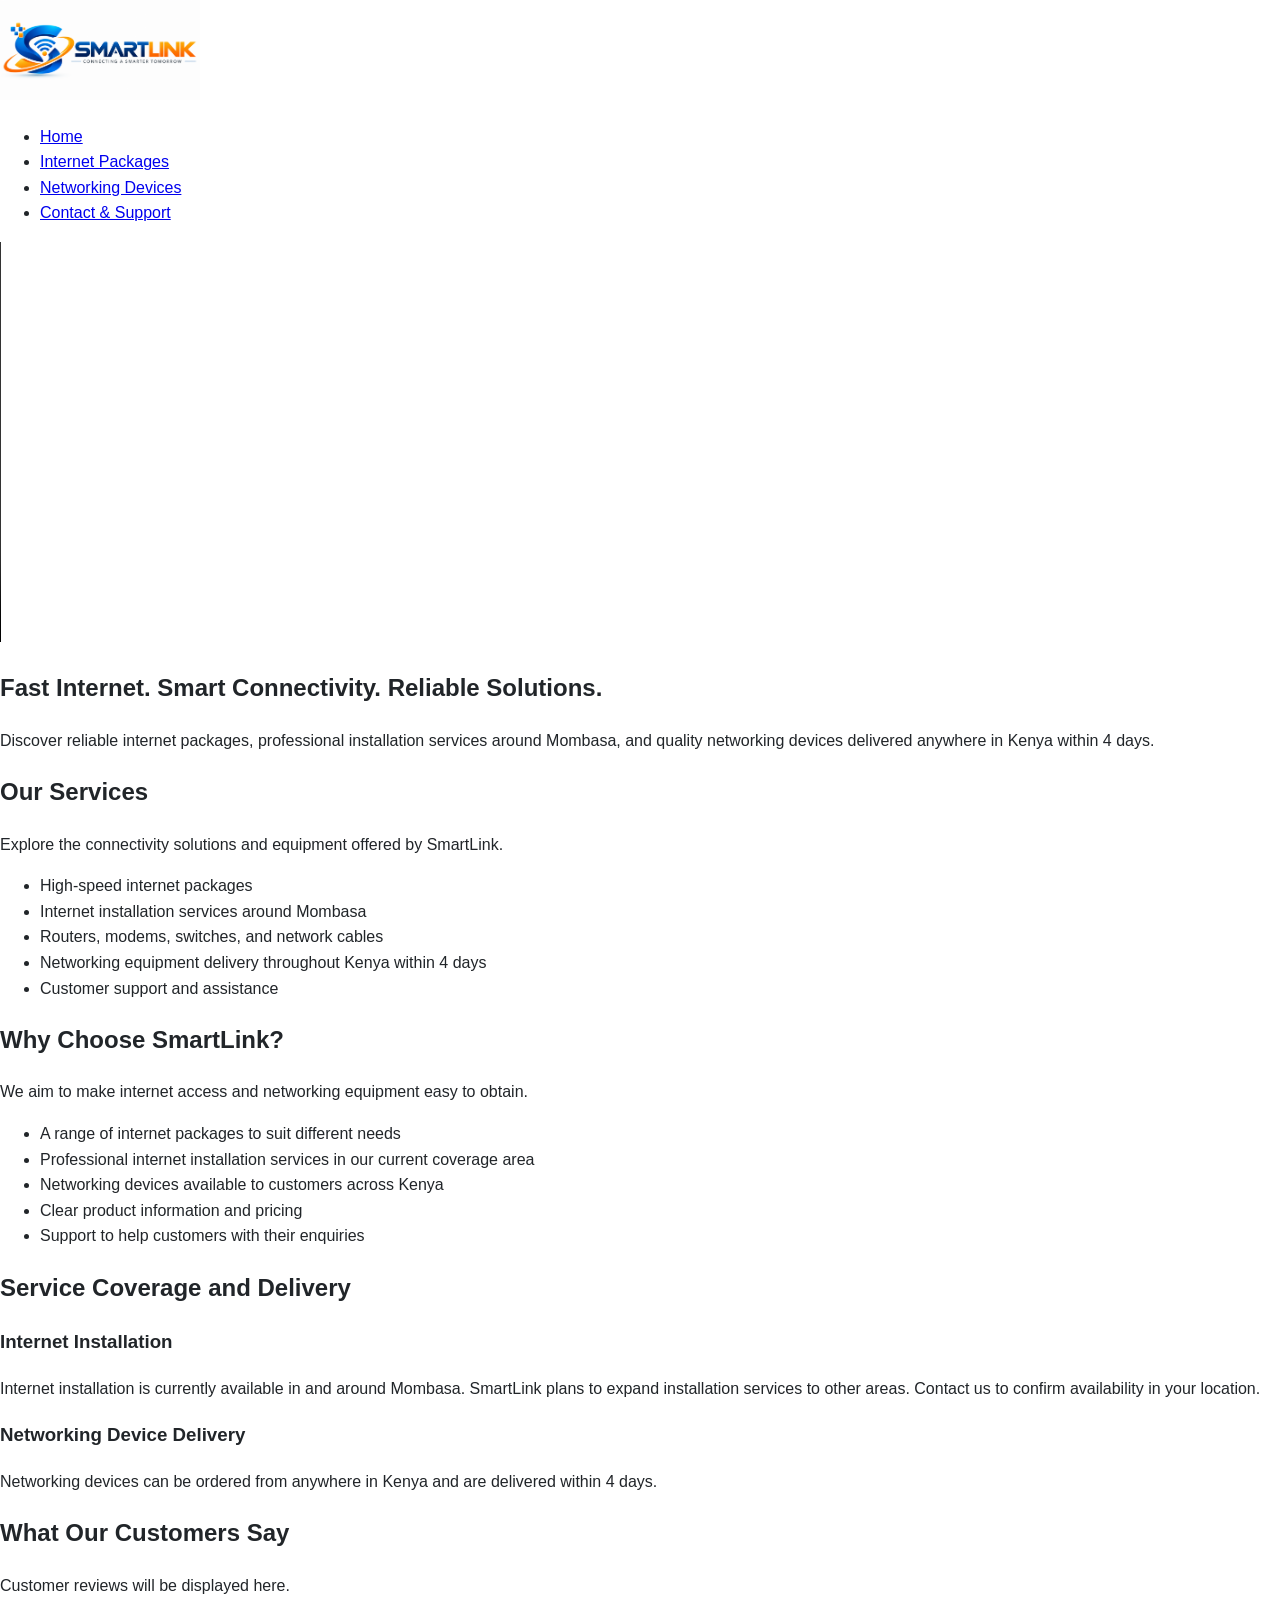
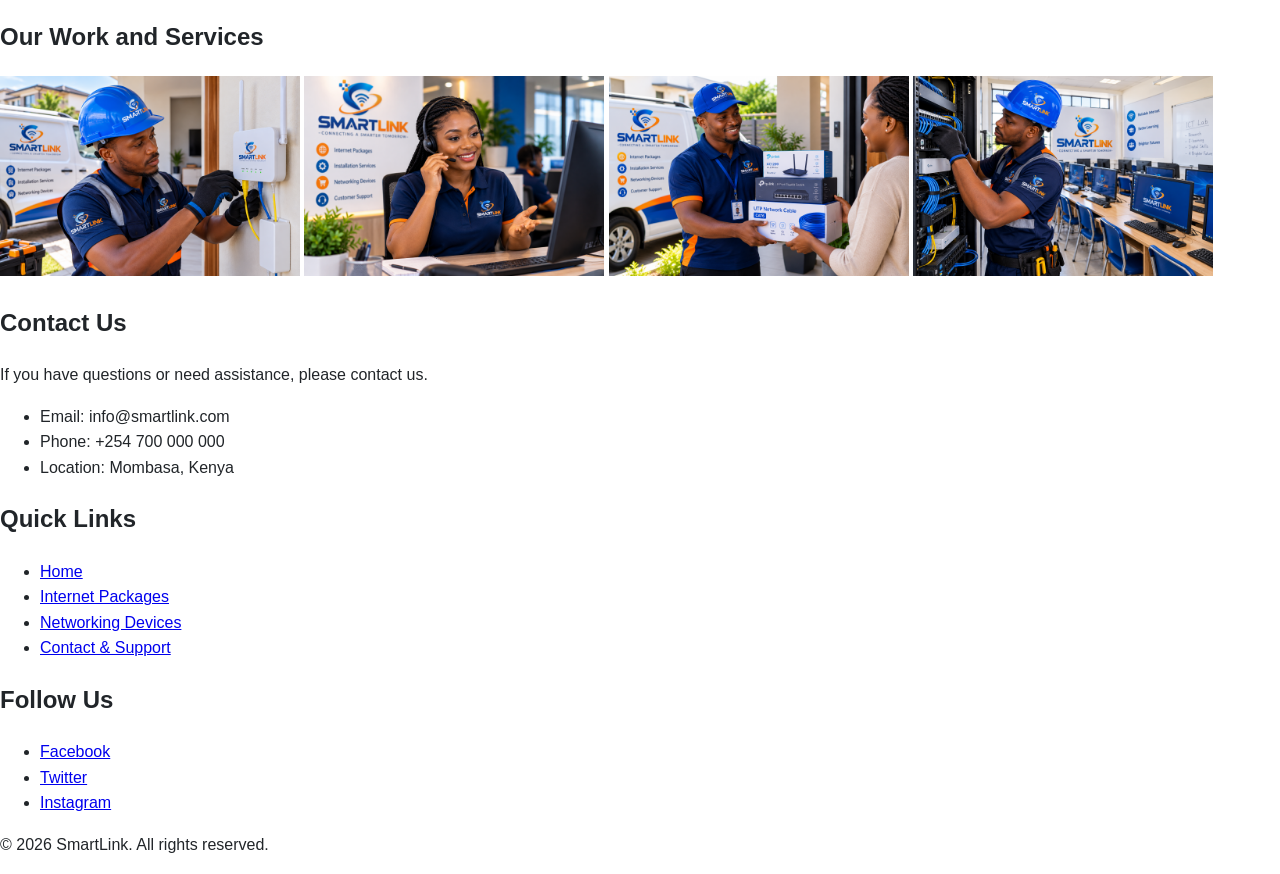
==== Index.html @ 8ffffacf "Initial commit: SmartLink website development" ====
<!DOCTYPE html>
<html lang="en">
<head>
    <meta charset="UTF-8">
    <meta http-equiv="X-UA-Compatible" content="IE=edge">
    <meta name="viewport" content="width=device-width, initial-scale=1.0">
    <meta name="description" content="Explore SmartLink internet packages, request internet installation, and shop for networking devices delivered across Kenya.">
    <title>SmartLink | Home</title>

    <style>
        :root {
            --primary: #007BFF;
            --primary-dark: #0056b3;
            --accent: #28A745;
            --text:#212529;
            --muted: #6C757D;
            --light: #F8F9FA;
            --white: #FFFFFF;
            --background: #E9ECEF;
        }
        * {
            box-sizing: border-box;
        }

        html {
            scroll-behavior: smooth;
        }
        body {
            font-family: Arial, sans-serif;
            margin: 0;
            padding: 0;
            line-height: 1.6;
            color: var(--text);
            background-color: var(--white);
        }


    </style>


</head>

<body>
    <!-- Header: company logo and main navigation -->
    <header class="site-header">
        <div class="container header-container">
            <a href="index.html" aria-label="SmartLink home">
                <img src="images/Primary_logo.png" alt="SmartLink logo" width="200">
            </a>
    
            <nav aria-label="Main navigation">
                <ul>
                    <li><a href="index.html">Home</a></li>
                    <li><a href="packages.html">Internet Packages</a></li>
                    <li><a href="products.html">Networking Devices</a></li>
                    <li><a href="contact.html">Contact &amp; Support</a></li>
                </ul>
            </nav>
        </div>
    </header>

    <main>
        <section id="intro">
            <video id="intro-video" controls autoplay muted playsinline preload="metadata" width="700" height="400">
                <source src="videos/internet-installation-ad.mp4" type="video/mp4">
                Your browser does not support the video element.
            </video>
            <h1>Fast Internet. Smart Connectivity. Reliable Solutions.</h1>
            <p>
                Discover reliable internet packages, professional installation services
                around Mombasa, and quality networking devices delivered anywhere in
                Kenya within 4 days.
            </p>
            
        </section>
    
        <section id="services">
            <h2>Our Services</h2>
            <p>Explore the connectivity solutions and equipment offered by SmartLink.</p>

            <ul>
                <li>High-speed internet packages</li>
                <li>Internet installation services around Mombasa</li>
                <li>Routers, modems, switches, and network cables</li>
                <li>Networking equipment delivery throughout Kenya within 4 days</li>
                <li>Customer support and assistance</li>
            </ul>
        </section>

        <section id="why-choose-us">
            <h2>Why Choose SmartLink?</h2>
            <p>We aim to make internet access and networking equipment easy to obtain.</p>

            <ul>
                <li>A range of internet packages to suit different needs</li>
                <li>Professional internet installation services in our current coverage area</li>
                <li>Networking devices available to customers across Kenya</li>
                <li>Clear product information and pricing</li>
                <li>Support to help customers with their enquiries</li>
            </ul>
        </section>

        <section id="service-coverage">
            <h2>Service Coverage and Delivery</h2>

            <h3>Internet Installation</h3>
            <p>
                Internet installation is currently available in and around Mombasa.
                SmartLink plans to expand installation services to other areas.
                Contact us to confirm availability in your location.
            </p>

            <h3>Networking Device Delivery</h3>
            <p>
                Networking devices can be ordered from anywhere in Kenya and are
                delivered within 4 days.
            </p>
        </section>

        <section id="testimonials">
            <h2>What Our Customers Say</h2>
            <p>Customer reviews will be displayed here.</p>
            <!-- Add genuine customer testimonials here when available. -->
        </section>

        <section id="gallery">
            <h2>Our Work and Services</h2>

            <div>

                <img
                    src="images/SmartLink_Technician_Installing_Home_Internet.png"
                    alt="Technician installing home internet"
                    width="300"
                >

                <img
                    src="images/SmartLink_Customer_Support_Professional.png"
                    alt="Customer support professional assisting a client"
                    width="300"
                >

                <img
                    src="images/SmartLink_Networking_Delivery_at_the_Doorstep.png"
                    alt="Delivery of networking equipment to a customer"
                    width="300"
                >

                <img
                    src="images/SmartLink_Technician_Configures_Classroom_Network.png"
                    alt="Technician setting up a network in a school computer lab"
                    width="300"
                >
            </div>
        </section>
    </main>

    <!-- Footer: contact details, social links, and copyright -->
    <footer class="site-footer" id="footer">
        <div class="container">
            <div class="footer grid">
                <section>
                    <h2>Contact Us</h2>
                    <p>If you have questions or need assistance, please contact us.</p>

                    <ul>
                        <li>Email: info@smartlink.com</li>
                        <li>Phone: +254 700 000 000</li>
                        <li>Location: Mombasa, Kenya</li>
                    </ul>
                </section>
                <section>
                    <h2>Quick Links</h2>

                    <ul>
                        <li><a href="index.html">Home</a></li>
                        <li><a href="packages.html">Internet Packages</a></li>
                        <li><a href="products.html">Networking Devices</a></li>
                        <li><a href="contact.html">Contact &amp; Support</a></li>
                    </ul>
                </section>

                <section>
                    <h2>Follow Us</h2>

                    <ul>
                        <li><a href="https://www.facebook.com/smartlink" target="_blank" rel="noopener noreferrer">Facebook</a></li>
                        <li><a href="https://www.twitter.com/smartlink" target="_blank" rel="noopener noreferrer">Twitter</a></li>
                        <li><a href="https://www.instagram.com/smartlink" target="_blank" rel="noopener noreferrer">Instagram</a></li>
                    </ul>
                </section>
            </div>
            <div class="copyright">
                <p>&copy; 2026 SmartLink. All rights reserved.</p>
            </div>
        </div>
    </footer>
</body>
</html>
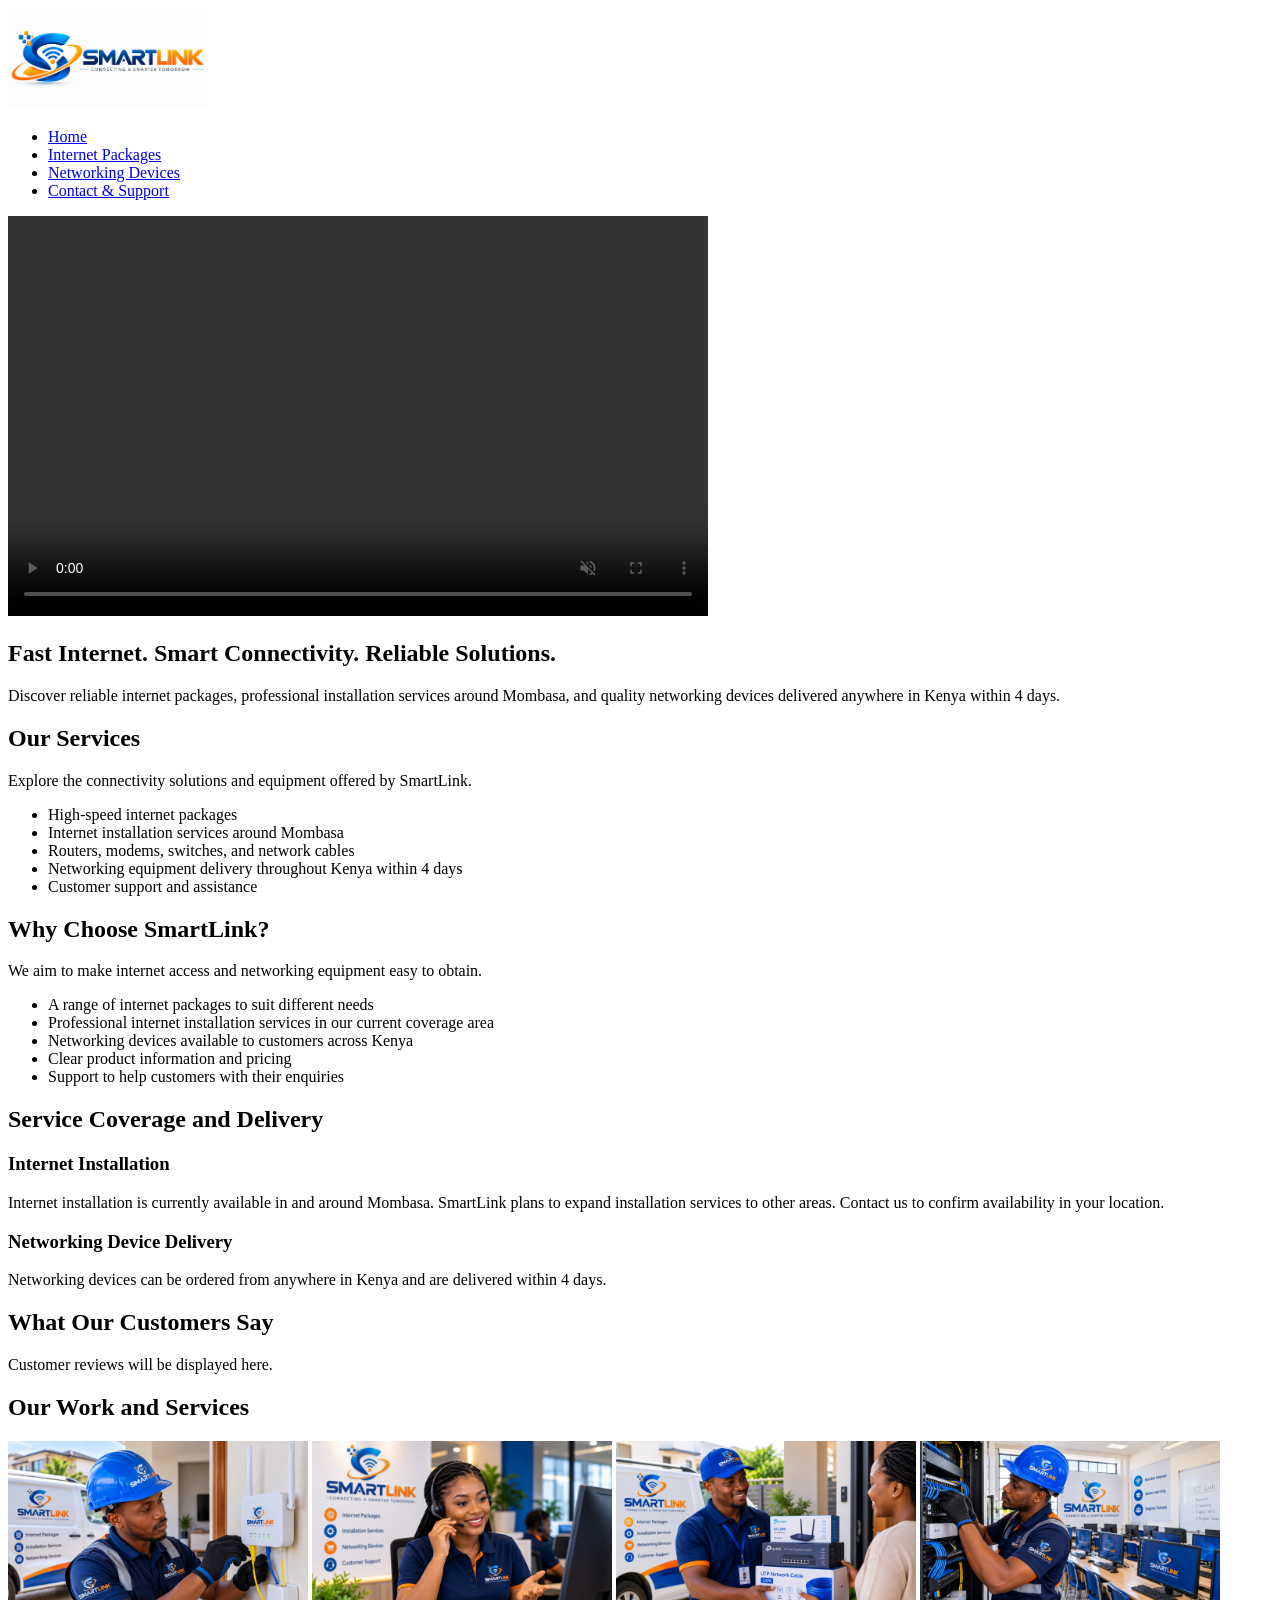
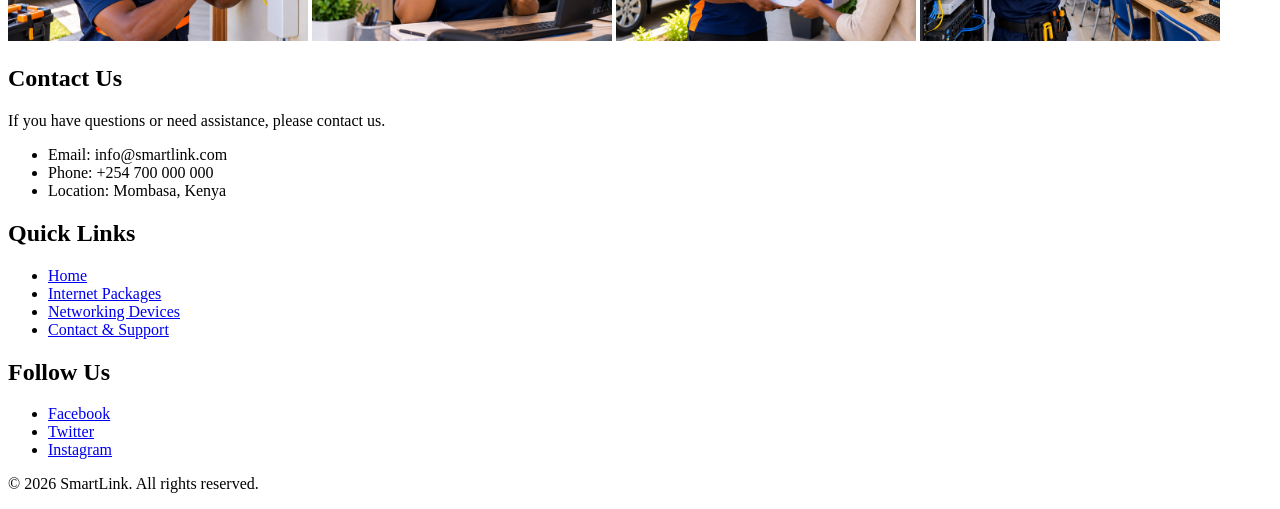
==== commit 5d4ecb2a: "removed styling in index.html" ====
--- a/Index.html
+++ b/Index.html
@@ -6,38 +6,7 @@
     <meta name="viewport" content="width=device-width, initial-scale=1.0">
     <meta name="description" content="Explore SmartLink internet packages, request internet installation, and shop for networking devices delivered across Kenya.">
     <title>SmartLink | Home</title>
-
-    <style>
-        :root {
-            --primary: #007BFF;
-            --primary-dark: #0056b3;
-            --accent: #28A745;
-            --text:#212529;
-            --muted: #6C757D;
-            --light: #F8F9FA;
-            --white: #FFFFFF;
-            --background: #E9ECEF;
-        }
-        * {
-            box-sizing: border-box;
-        }
-
-        html {
-            scroll-behavior: smooth;
-        }
-        body {
-            font-family: Arial, sans-serif;
-            margin: 0;
-            padding: 0;
-            line-height: 1.6;
-            color: var(--text);
-            background-color: var(--white);
-        }
-
-
-    </style>
-
-
+    
 </head>
 
 <body>
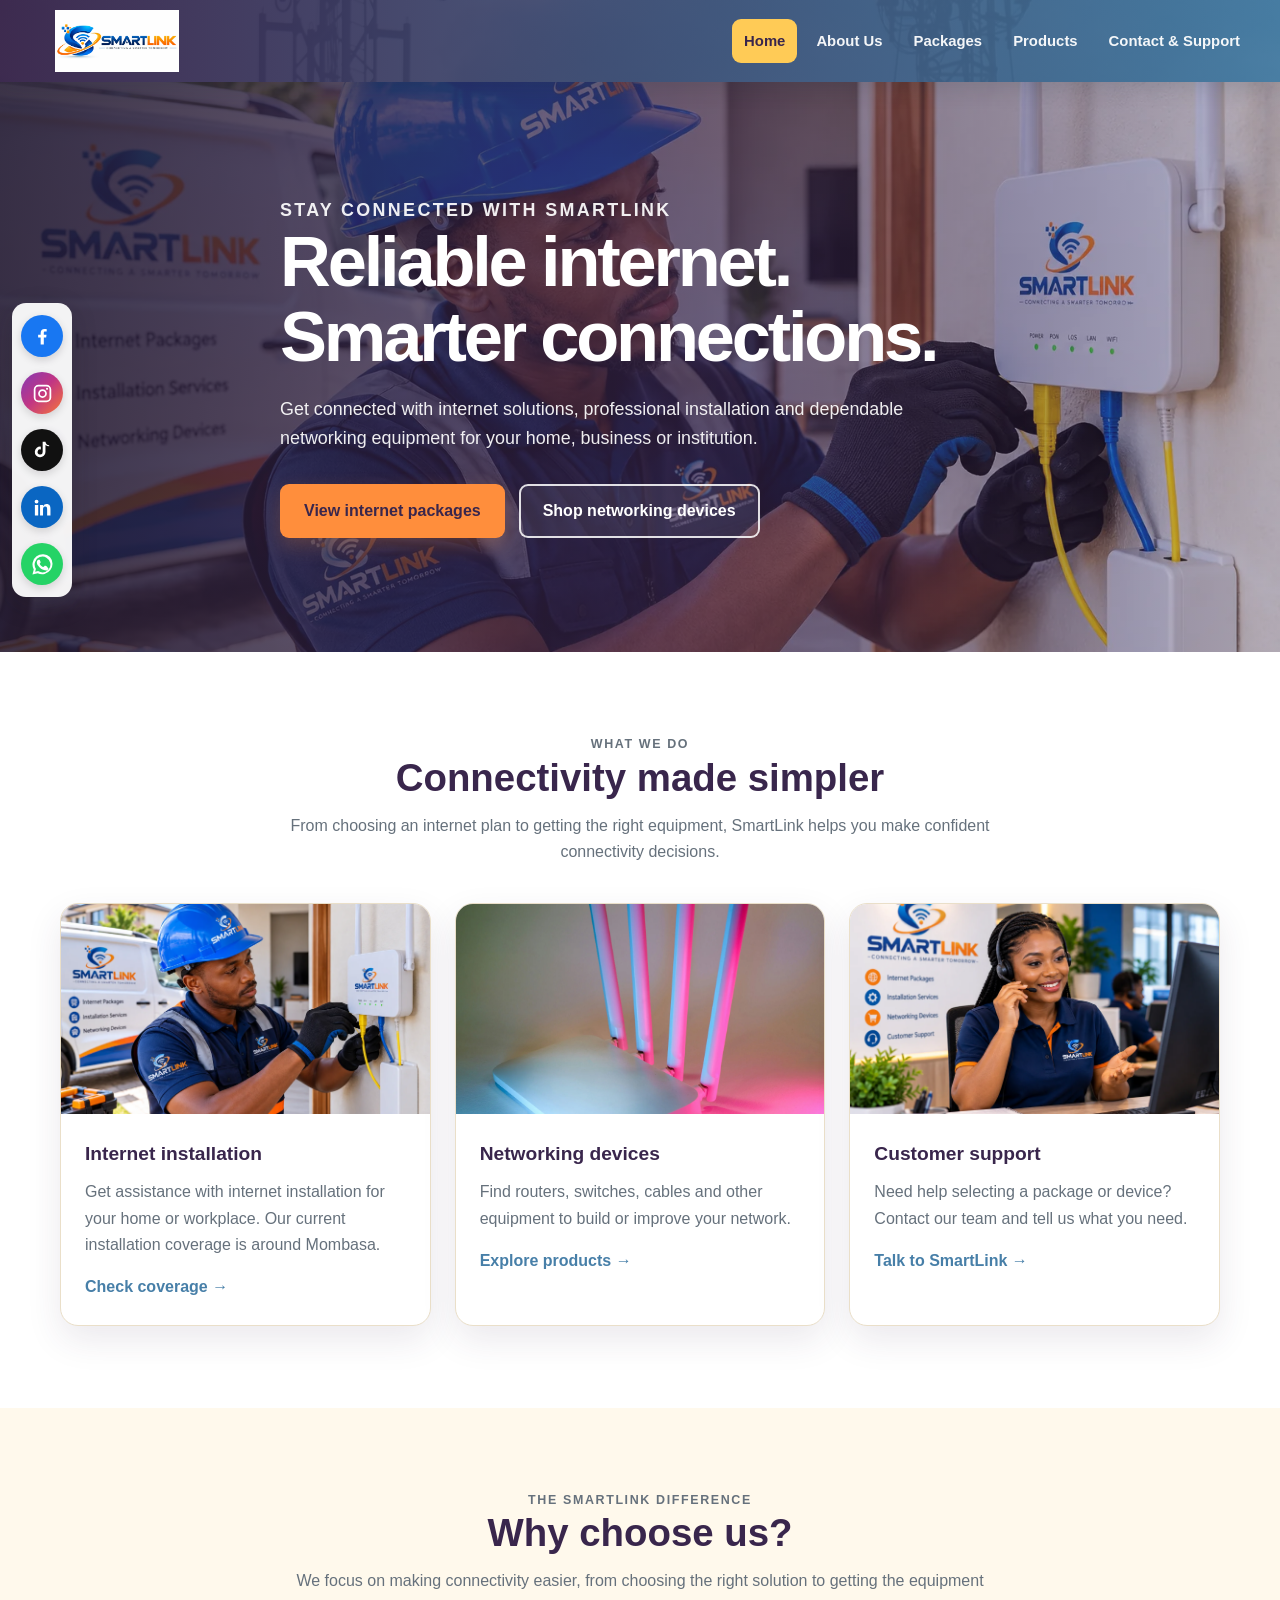
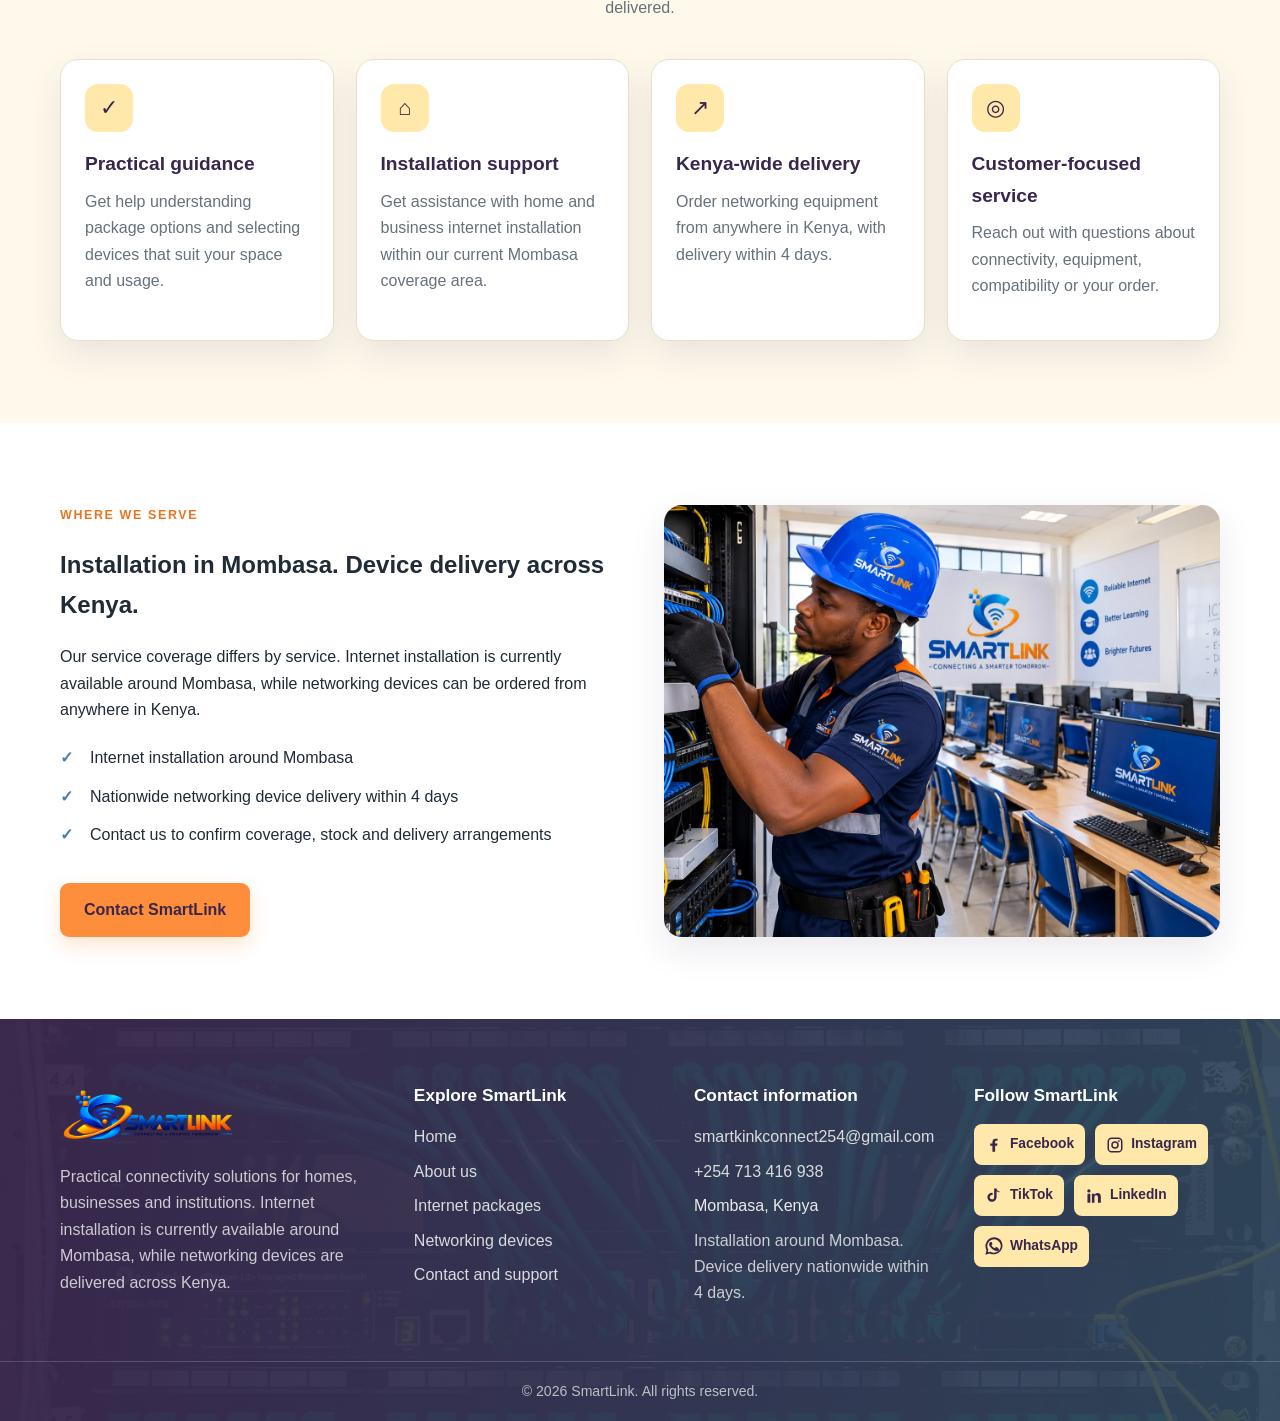
==== commit 089490a8: "Update website content and design" ====
--- a/Index.html
+++ b/Index.html
@@ -1,168 +1,80 @@
 <!DOCTYPE html>
 <html lang="en">
 <head>
-    <meta charset="UTF-8">
-    <meta http-equiv="X-UA-Compatible" content="IE=edge">
-    <meta name="viewport" content="width=device-width, initial-scale=1.0">
-    <meta name="description" content="Explore SmartLink internet packages, request internet installation, and shop for networking devices delivered across Kenya.">
-    <title>SmartLink | Home</title>
-    
-</head>
-
-<body>
-    <!-- Header: company logo and main navigation -->
-    <header class="site-header">
-        <div class="container header-container">
-            <a href="index.html" aria-label="SmartLink home">
-                <img src="images/Primary_logo.png" alt="SmartLink logo" width="200">
-            </a>
-    
-            <nav aria-label="Main navigation">
-                <ul>
-                    <li><a href="index.html">Home</a></li>
-                    <li><a href="packages.html">Internet Packages</a></li>
-                    <li><a href="products.html">Networking Devices</a></li>
-                    <li><a href="contact.html">Contact &amp; Support</a></li>
-                </ul>
-            </nav>
-        </div>
-    </header>
-
-    <main>
-        <section id="intro">
-            <video id="intro-video" controls autoplay muted playsinline preload="metadata" width="700" height="400">
-                <source src="videos/internet-installation-ad.mp4" type="video/mp4">
-                Your browser does not support the video element.
-            </video>
-            <h1>Fast Internet. Smart Connectivity. Reliable Solutions.</h1>
-            <p>
-                Discover reliable internet packages, professional installation services
-                around Mombasa, and quality networking devices delivered anywhere in
-                Kenya within 4 days.
-            </p>
-            
+<meta charset="UTF-8"><meta name="viewport" content="width=device-width, initial-scale=1.0">
+<meta name="description" content="SmartLink provides internet installation around Mombasa and networking devices delivered across Kenya."><meta name="theme-color" content="#39264c">
+<title>Home | SmartLink Kenya</title>
+<link rel="icon" href="images/smartlink-icon.webp" type="image/webp"><link rel="stylesheet" href="css/style.css">
+</head><body>
+<a class="skip-link" href="#main-content">Skip to content</a>
+<header class="site-header">
+    <div class="container header-container">
+        <a class="brand" href="Index.html" aria-label="SmartLink home"><img src="images/smartlink-primary-logo.webp" alt="SmartLink" width="200" height="70"></a>
+        <button class="menu-toggle" type="button" aria-label="Open navigation menu" aria-expanded="false" aria-controls="primary-navigation">☰</button>
+        <nav class="site-nav" id="primary-navigation" aria-label="Main navigation"><ul>
+                <li><a href="Index.html" aria-current="page">Home</a></li>
+                <li><a href="about.html">About Us</a></li>
+                <li><a href="packages.html">Packages</a></li>
+                <li><a href="products.html">Products</a></li>
+                <li><a href="contact.html">Contact &amp; Support</a></li>
+        </ul></nav>
+    </div>
+</header>
+<aside class="social-rail" aria-label="Social media links">
+<a href="https://www.facebook.com/" target="_blank" rel="noopener noreferrer" aria-label="Facebook" title="Facebook"><svg viewBox="0 0 24 24" aria-hidden="true"><path d="M13.5 21v-8h2.7l.4-3.1h-3.1v-2c0-.9.3-1.5 1.6-1.5h1.7V3.6c-.3 0-1.4-.1-2.6-.1-2.6 0-4.3 1.6-4.3 4.4v2H7v3.1h2.9v8h3.6z"/></svg></a>
+<a href="https://www.instagram.com/" target="_blank" rel="noopener noreferrer" aria-label="Instagram" title="Instagram"><svg viewBox="0 0 24 24" aria-hidden="true"><path d="M7.5 2h9A5.5 5.5 0 0 1 22 7.5v9a5.5 5.5 0 0 1-5.5 5.5h-9A5.5 5.5 0 0 1 2 16.5v-9A5.5 5.5 0 0 1 7.5 2zm0 2A3.5 3.5 0 0 0 4 7.5v9A3.5 3.5 0 0 0 7.5 20h9a3.5 3.5 0 0 0 3.5-3.5v-9A3.5 3.5 0 0 0 16.5 4h-9zM12 7a5 5 0 1 1 0 10 5 5 0 0 1 0-10zm0 2a3 3 0 1 0 0 6 3 3 0 0 0 0-6zm5.2-3.5a1.2 1.2 0 1 1 0 2.4 1.2 1.2 0 0 1 0-2.4z"/></svg></a>
+<a href="https://www.tiktok.com/" target="_blank" rel="noopener noreferrer" aria-label="TikTok" title="TikTok"><svg viewBox="0 0 24 24" aria-hidden="true"><path d="M19.6 7.1a6.8 6.8 0 0 1-4.2-1.5v8.1a6.1 6.1 0 1 1-5.3-6.1v3.2a2.9 2.9 0 1 0 2.1 2.8V2h3.2c.2 2.1 1.8 3.8 4.2 4.1v3.2z"/></svg></a>
+<a href="https://www.linkedin.com/" target="_blank" rel="noopener noreferrer" aria-label="LinkedIn" title="LinkedIn"><svg viewBox="0 0 24 24" aria-hidden="true"><path d="M5.2 3a2.2 2.2 0 1 1 0 4.4 2.2 2.2 0 0 1 0-4.4zM3.3 9h3.8v12H3.3zM9.2 9h3.6v1.6h.1A4 4 0 0 1 16.5 8c3.9 0 4.6 2.5 4.6 5.7V21h-3.8v-6.5c0-1.6 0-3.6-2.2-3.6s-2.5 1.7-2.5 3.5V21H9.2z"/></svg></a>
+<a href="https://wa.me/254713416938?text=Hello%20SmartLink%2C%20I%20would%20like%20to%20make%20an%20enquiry." target="_blank" rel="noopener noreferrer" aria-label="WhatsApp" title="WhatsApp"><svg viewBox="0 0 24 24" aria-hidden="true"><path d="M20.5 3.5A11.8 11.8 0 0 0 2 17.7L.5 23.5l6-1.6A11.8 11.8 0 0 0 20.5 3.5zM12 21a9 9 0 0 1-4.6-1.3l-.3-.2-3.5.9.9-3.4-.2-.4A9 9 0 1 1 12 21zm5-6.7c-.3-.2-1.7-.9-2-.9s-.5-.2-.7.2-.8.9-1 1.1-.4.2-.7.1a7.4 7.4 0 0 1-2.2-1.4 8.2 8.2 0 0 1-1.5-1.9c-.2-.3 0-.5.1-.7l.5-.6c.2-.2.2-.4.3-.6.1-.2 0-.5 0-.6l-.9-2.1c-.2-.5-.5-.4-.7-.4h-.6c-.2 0-.6.1-.9.4s-1.2 1.2-1.2 2.8 1.2 3.2 1.4 3.4c.2.2 2.4 3.7 5.8 5 .8.3 1.4.5 1.9.6.8.2 1.5.2 2 .1.6-.1 1.7-.7 1.9-1.4.2-.7.2-1.3.1-1.4-.1-.2-.3-.3-.6-.4z"/></svg></a>
+</aside>
+<main id="main-content">
+<section class="hero"><div class="container hero-content">
+<p class="eyebrow">Stay connected with SmartLink</p><h1>Reliable internet. Smarter connections.</h1>
+<p>Get connected with internet solutions, professional installation and dependable networking equipment for your home, business or institution.</p>
+<div class="hero-actions"><a class="btn btn-primary" href="packages.html">View internet packages</a><a class="btn btn-outline" href="products.html">Shop networking devices</a></div>
+</div></section>
+<section class="section"><div class="container">
+<div class="section-heading"><p class="kicker">What we do</p><h2>Connectivity made simpler</h2><p>From choosing an internet plan to getting the right equipment, SmartLink helps you make confident connectivity decisions.</p></div>
+<div class="grid-3">
+<article class="card"><img class="card-image" src="images/smartlink-home-internet-installation.webp" alt="Technician installing home internet" loading="lazy"><div class="card-body"><h3>Internet installation</h3><p>Get assistance with internet installation for your home or workplace. Our current installation coverage is around Mombasa.</p><a class="card-link" href="contact.html">Check coverage →</a></div></article>
+<article class="card"><img class="card-image" src="images/wireless-router-product.webp" alt="Wireless router for home and office networks" loading="lazy"><div class="card-body"><h3>Networking devices</h3><p>Find routers, switches, cables and other equipment to build or improve your network.</p><a class="card-link" href="products.html">Explore products →</a></div></article>
+<article class="card"><img class="card-image" src="images/smartlink-customer-support.webp" alt="Customer support professional assisting a client" loading="lazy"><div class="card-body"><h3>Customer support</h3><p>Need help selecting a package or device? Contact our team and tell us what you need.</p><a class="card-link" href="contact.html">Talk to SmartLink →</a></div></article>
+</div></div></section>
+<section class="section section-soft"><div class="container">
+<div class="section-heading"><p class="kicker">The SmartLink difference</p><h2>Why choose us?</h2><p>We focus on making connectivity easier, from choosing the right solution to getting the equipment delivered.</p></div>
+<div class="grid-4">
+<article class="card"><div class="card-body"><div class="icon-mark">✓</div><h3>Practical guidance</h3><p>Get help understanding package options and selecting devices that suit your space and usage.</p></div></article>
+<article class="card"><div class="card-body"><div class="icon-mark">⌂</div><h3>Installation support</h3><p>Get assistance with home and business internet installation within our current Mombasa coverage area.</p></div></article>
+<article class="card"><div class="card-body"><div class="icon-mark">↗</div><h3>Kenya-wide delivery</h3><p>Order networking equipment from anywhere in Kenya, with delivery within 4 days.</p></div></article>
+<article class="card"><div class="card-body"><div class="icon-mark">◎</div><h3>Customer-focused service</h3><p>Reach out with questions about connectivity, equipment, compatibility or your order.</p></div></article>
+</div></div></section>
+<section class="section"><div class="container split"><div>
+<p class="kicker">Where we serve</p><h2>Installation in Mombasa. Device delivery across Kenya.</h2>
+<p>Our service coverage differs by service. Internet installation is currently available around Mombasa, while networking devices can be ordered from anywhere in Kenya.</p>
+<ul class="check-list"><li>Internet installation around Mombasa</li><li>Nationwide networking device delivery within 4 days</li><li>Contact us to confirm coverage, stock and delivery arrangements</li></ul>
+<a class="btn btn-primary" href="contact.html">Contact SmartLink</a></div>
+<img class="split-image" src="images/smartlink-classroom-network-installation.webp" alt="Technician configuring a computer network in a classroom" loading="lazy"></div></section>
+</main>
+<footer class="site-footer">
+    <div class="container footer-main">
+        <section class="footer-brand"><img src="images/smartlink-transparent-logo.webp" alt="SmartLink" width="190" height="70">
+            <p>Practical connectivity solutions for homes, businesses and institutions. Internet installation is currently available around Mombasa, while networking devices are delivered across Kenya.</p>
         </section>
-    
-        <section id="services">
-            <h2>Our Services</h2>
-            <p>Explore the connectivity solutions and equipment offered by SmartLink.</p>
-
-            <ul>
-                <li>High-speed internet packages</li>
-                <li>Internet installation services around Mombasa</li>
-                <li>Routers, modems, switches, and network cables</li>
-                <li>Networking equipment delivery throughout Kenya within 4 days</li>
-                <li>Customer support and assistance</li>
-            </ul>
-        </section>
-
-        <section id="why-choose-us">
-            <h2>Why Choose SmartLink?</h2>
-            <p>We aim to make internet access and networking equipment easy to obtain.</p>
-
-            <ul>
-                <li>A range of internet packages to suit different needs</li>
-                <li>Professional internet installation services in our current coverage area</li>
-                <li>Networking devices available to customers across Kenya</li>
-                <li>Clear product information and pricing</li>
-                <li>Support to help customers with their enquiries</li>
-            </ul>
-        </section>
-
-        <section id="service-coverage">
-            <h2>Service Coverage and Delivery</h2>
-
-            <h3>Internet Installation</h3>
-            <p>
-                Internet installation is currently available in and around Mombasa.
-                SmartLink plans to expand installation services to other areas.
-                Contact us to confirm availability in your location.
-            </p>
-
-            <h3>Networking Device Delivery</h3>
-            <p>
-                Networking devices can be ordered from anywhere in Kenya and are
-                delivered within 4 days.
-            </p>
-        </section>
-
-        <section id="testimonials">
-            <h2>What Our Customers Say</h2>
-            <p>Customer reviews will be displayed here.</p>
-            <!-- Add genuine customer testimonials here when available. -->
-        </section>
-
-        <section id="gallery">
-            <h2>Our Work and Services</h2>
-
-            <div>
-
-                <img
-                    src="images/SmartLink_Technician_Installing_Home_Internet.png"
-                    alt="Technician installing home internet"
-                    width="300"
-                >
-
-                <img
-                    src="images/SmartLink_Customer_Support_Professional.png"
-                    alt="Customer support professional assisting a client"
-                    width="300"
-                >
-
-                <img
-                    src="images/SmartLink_Networking_Delivery_at_the_Doorstep.png"
-                    alt="Delivery of networking equipment to a customer"
-                    width="300"
-                >
-
-                <img
-                    src="images/SmartLink_Technician_Configures_Classroom_Network.png"
-                    alt="Technician setting up a network in a school computer lab"
-                    width="300"
-                >
-            </div>
-        </section>
-    </main>
-
-    <!-- Footer: contact details, social links, and copyright -->
-    <footer class="site-footer" id="footer">
-        <div class="container">
-            <div class="footer grid">
-                <section>
-                    <h2>Contact Us</h2>
-                    <p>If you have questions or need assistance, please contact us.</p>
-
-                    <ul>
-                        <li>Email: info@smartlink.com</li>
-                        <li>Phone: +254 700 000 000</li>
-                        <li>Location: Mombasa, Kenya</li>
-                    </ul>
-                </section>
-                <section>
-                    <h2>Quick Links</h2>
-
-                    <ul>
-                        <li><a href="index.html">Home</a></li>
-                        <li><a href="packages.html">Internet Packages</a></li>
-                        <li><a href="products.html">Networking Devices</a></li>
-                        <li><a href="contact.html">Contact &amp; Support</a></li>
-                    </ul>
-                </section>
-
-                <section>
-                    <h2>Follow Us</h2>
-
-                    <ul>
-                        <li><a href="https://www.facebook.com/smartlink" target="_blank" rel="noopener noreferrer">Facebook</a></li>
-                        <li><a href="https://www.twitter.com/smartlink" target="_blank" rel="noopener noreferrer">Twitter</a></li>
-                        <li><a href="https://www.instagram.com/smartlink" target="_blank" rel="noopener noreferrer">Instagram</a></li>
-                    </ul>
-                </section>
-            </div>
-            <div class="copyright">
-                <p>&copy; 2026 SmartLink. All rights reserved.</p>
-            </div>
-        </div>
-    </footer>
-</body>
-</html>
+        <section><h2>Explore SmartLink</h2><ul class="footer-links">
+            <li><a href="Index.html">Home</a></li><li><a href="about.html">About us</a></li><li><a href="packages.html">Internet packages</a></li><li><a href="products.html">Networking devices</a></li><li><a href="contact.html">Contact and support</a></li>
+        </ul></section>
+        <section><h2>Contact information</h2><ul class="footer-links">
+            <li><a href="mailto:smartkinkconnect254@gmail.com">smartkinkconnect254@gmail.com</a></li><li><a href="tel:+254713416938">+254 713 416 938</a></li><li>Mombasa, Kenya</li>
+        </ul><p>Installation around Mombasa. Device delivery nationwide within 4 days.</p></section>
+        <section><h2>Follow SmartLink</h2><div class="social-links">
+            <a href="https://www.facebook.com/" target="_blank" rel="noopener noreferrer" aria-label="Facebook" title="Facebook"><svg viewBox="0 0 24 24" aria-hidden="true"><path d="M13.5 21v-8h2.7l.4-3.1h-3.1v-2c0-.9.3-1.5 1.6-1.5h1.7V3.6c-.3 0-1.4-.1-2.6-.1-2.6 0-4.3 1.6-4.3 4.4v2H7v3.1h2.9v8h3.6z"/></svg> Facebook</a>
+            <a href="https://www.instagram.com/" target="_blank" rel="noopener noreferrer" aria-label="Instagram" title="Instagram"><svg viewBox="0 0 24 24" aria-hidden="true"><path d="M7.5 2h9A5.5 5.5 0 0 1 22 7.5v9a5.5 5.5 0 0 1-5.5 5.5h-9A5.5 5.5 0 0 1 2 16.5v-9A5.5 5.5 0 0 1 7.5 2zm0 2A3.5 3.5 0 0 0 4 7.5v9A3.5 3.5 0 0 0 7.5 20h9a3.5 3.5 0 0 0 3.5-3.5v-9A3.5 3.5 0 0 0 16.5 4h-9zM12 7a5 5 0 1 1 0 10 5 5 0 0 1 0-10zm0 2a3 3 0 1 0 0 6 3 3 0 0 0 0-6zm5.2-3.5a1.2 1.2 0 1 1 0 2.4 1.2 1.2 0 0 1 0-2.4z"/></svg> Instagram</a>
+            <a href="https://www.tiktok.com/" target="_blank" rel="noopener noreferrer" aria-label="TikTok" title="TikTok"><svg viewBox="0 0 24 24" aria-hidden="true"><path d="M19.6 7.1a6.8 6.8 0 0 1-4.2-1.5v8.1a6.1 6.1 0 1 1-5.3-6.1v3.2a2.9 2.9 0 1 0 2.1 2.8V2h3.2c.2 2.1 1.8 3.8 4.2 4.1v3.2z"/></svg> TikTok</a>
+            <a href="https://www.linkedin.com/" target="_blank" rel="noopener noreferrer" aria-label="LinkedIn" title="LinkedIn"><svg viewBox="0 0 24 24" aria-hidden="true"><path d="M5.2 3a2.2 2.2 0 1 1 0 4.4 2.2 2.2 0 0 1 0-4.4zM3.3 9h3.8v12H3.3zM9.2 9h3.6v1.6h.1A4 4 0 0 1 16.5 8c3.9 0 4.6 2.5 4.6 5.7V21h-3.8v-6.5c0-1.6 0-3.6-2.2-3.6s-2.5 1.7-2.5 3.5V21H9.2z"/></svg> LinkedIn</a>
+            <a href="https://wa.me/254713416938?text=Hello%20SmartLink%2C%20I%20would%20like%20to%20make%20an%20enquiry." target="_blank" rel="noopener noreferrer" aria-label="WhatsApp" title="WhatsApp"><svg viewBox="0 0 24 24" aria-hidden="true"><path d="M20.5 3.5A11.8 11.8 0 0 0 2 17.7L.5 23.5l6-1.6A11.8 11.8 0 0 0 20.5 3.5zM12 21a9 9 0 0 1-4.6-1.3l-.3-.2-3.5.9.9-3.4-.2-.4A9 9 0 1 1 12 21zm5-6.7c-.3-.2-1.7-.9-2-.9s-.5-.2-.7.2-.8.9-1 1.1-.4.2-.7.1a7.4 7.4 0 0 1-2.2-1.4 8.2 8.2 0 0 1-1.5-1.9c-.2-.3 0-.5.1-.7l.5-.6c.2-.2.2-.4.3-.6.1-.2 0-.5 0-.6l-.9-2.1c-.2-.5-.5-.4-.7-.4h-.6c-.2 0-.6.1-.9.4s-1.2 1.2-1.2 2.8 1.2 3.2 1.4 3.4c.2.2 2.4 3.7 5.8 5 .8.3 1.4.5 1.9.6.8.2 1.5.2 2 .1.6-.1 1.7-.7 1.9-1.4.2-.7.2-1.3.1-1.4-.1-.2-.3-.3-.6-.4z"/></svg> WhatsApp</a>
+        </div></section>
+    </div>
+    <div class="footer-bottom"><div class="container">© 2026 SmartLink. All rights reserved.</div></div>
+</footer>
+    <script src="style/script.js"></script>
+</body></html>
--- a/css/style.css
+++ b/css/style.css
@@ -0,0 +1,1618 @@
+/* Styles for: :root */
+:root {
+    --orange: #ff8e3c;
+    --orange-dark: #e87522;
+    --gold: #ffcb56;
+    --cream: #ffe8aa;
+    --blue: #75a9cc;
+    --blue-dark: #477fa8;
+    --ink: #202b36;
+    --muted: #66717c;
+    --surface: #ffffff;
+    --soft: #fff9ec;
+    --line: #eadfc9;
+    --deep: #39264c;
+    --shadow: 0 14px 35px rgba(57, 38, 76, .10);
+    --radius: 18px;
+    --container: 1160px;
+}
+/* Styles for: * */
+* {
+    box-sizing: border-box;
+}
+/* Styles for: html */
+html {
+    scroll-behavior: smooth;
+    scroll-padding-top: 90px;
+}
+/* Styles for: body */
+body {
+    margin: 0;
+    color: var(--ink);
+    background: #fff;
+    font-family: Inter, "Segoe UI", Arial, sans-serif;
+    line-height: 1.65;
+}
+/* Styles for: img */
+img {
+    display: block;
+    max-width: 100%;
+}
+/* Styles for: a */
+a {
+    color: inherit;
+    text-decoration: none;
+}
+/* Styles for: button, input, textarea, select */
+button, input, textarea, select {
+    font: inherit;
+}
+/* Styles for: .container */
+.container {
+    width: min(var(--container), calc(100% - 40px));
+    margin-inline: auto;
+}
+/* Styles for: .skip-link */
+.skip-link {
+    position: absolute;
+    left: -9999px;
+    top: 10px;
+    z-index: 2000;
+    background: #fff;
+    color: var(--deep);
+    padding: 10px 14px;
+}
+/* Styles for: .skip-link:focus */
+.skip-link:focus {
+    left: 10px;
+}
+/* Styles for: .site-header */
+.site-header {
+    position: sticky;
+    top: 0;
+    z-index: 1000;
+    color: #fff;
+    background: linear-gradient(90deg, rgba(57,38,76,.97), rgba(71,127,168,.88)),
+        url("../images/telecommunications-towers.webp") center 48% / cover;
+    box-shadow: 0 5px 22px rgba(32,43,54,.16);
+}
+/* Styles for: .header-container */
+.header-container {
+    min-height: 82px;
+    display: flex;
+    align-items: center;
+    justify-content: space-between;
+    gap: 28px;
+}
+/* Styles for: .brand img */
+.brand img {
+    width: 178px;
+    max-height: 62px;
+    object-fit: contain;
+}
+/* Styles for: .site-nav ul */
+.site-nav ul {
+    display: flex;
+    align-items: center;
+    gap: 7px;
+    margin: 0;
+    padding: 0;
+    list-style: none;
+}
+/* Styles for: .site-nav a */
+.site-nav a {
+    display: block;
+    padding: 10px 12px;
+    border-radius: 9px;
+    color: rgba(255,255,255,.94);
+    font-size: .93rem;
+    font-weight: 700;
+    transition: background .2s ease;
+}
+/* Styles for: .site-nav a:hover, .site-nav a[aria-current="page"] */
+.site-nav a:hover, .site-nav a[aria-current="page"] {
+    color: var(--deep);
+    background: var(--gold);
+}
+/* Styles for: .menu-toggle */
+.menu-toggle {
+    display: none;
+    width: 46px;
+    height: 44px;
+    border: 1px solid rgba(255,255,255,.5);
+    border-radius: 10px;
+    background: transparent;
+    color: #fff;
+    cursor: pointer;
+    font-size: 1.45rem;
+}
+/* Styles for: .social-rail */
+.social-rail {
+    position: fixed;
+    z-index: 900;
+    left: 0;
+    top: 43%;
+    display: flex;
+    flex-direction: column;
+    padding: 8px 7px;
+    gap: 8px;
+    background: rgba(57,38,76,.96);
+    border-radius: 0 12px 12px 0;
+    box-shadow: 4px 8px 22px rgba(32,43,54,.18);
+}
+/* Styles for: .social-rail a */
+.social-rail a {
+    display: grid;
+    place-items: center;
+    width: 38px;
+    height: 38px;
+    border-radius: 8px;
+    color: var(--deep);
+    background: var(--cream);
+    font-size: .78rem;
+    font-weight: 900;
+    transition: transform .2s ease, background .2s ease;
+}
+/* Styles for: .social-rail a:hover */
+.social-rail a:hover {
+    transform: translateX(3px);
+    background: var(--orange);
+    color: #fff;
+}
+/* Styles for: .social-rail svg, .social-links svg */
+.social-rail svg, .social-links svg {
+    width: 19px;
+    height: 19px;
+    fill: currentColor;
+}
+/* Styles for: .hero */
+.hero {
+    position: relative;
+    min-height: 570px;
+    display: grid;
+    align-items: center;
+    color: #fff;
+    overflow: hidden;
+    background: linear-gradient(90deg, rgba(35,25,48,.88) 0%, rgba(57,38,76,.68) 52%, rgba(57,38,76,.25) 100%),
+    url("../images/smartlink-home-internet-installation.webp") center / cover no-repeat;
+}
+/* Styles for: .hero-content */
+.hero-content {
+    position: relative;
+    z-index: 1;
+    max-width: 720px;
+    padding-block: 90px;
+}
+/* Styles for: .eyebrow */
+.eyebrow {
+    display: inline-flex;
+    margin: 0 0 16px;
+    color: var(--gold);
+    text-transform: uppercase;
+    letter-spacing: .13em;
+    font-size: .78rem;
+    font-weight: 850;
+}
+/* Styles for: .hero h1 */
+.hero h1 {
+    max-width: 760px;
+    margin: 0 0 20px;
+    font-size: clamp(2.5rem, 5.5vw, 4.7rem);
+    line-height: 1.06;
+    letter-spacing: -.045em;
+}
+/* Styles for: .hero p */
+.hero p {
+    max-width: 650px;
+    margin: 0;
+    color: rgba(255,255,255,.92);
+    font-size: 1.12rem;
+}
+/* Styles for: .hero-actions */
+.hero-actions {
+    display: flex;
+    flex-wrap: wrap;
+    gap: 14px;
+    margin-top: 30px;
+}
+/* Styles for: .page-hero */
+.page-hero {
+    min-height: 330px;
+    background-image: linear-gradient(90deg, rgba(35,25,48,.90), rgba(57,38,76,.48)), url("../images/network-server-rack.webp");
+}
+/* Styles for: .page-hero .hero-content */
+.page-hero .hero-content {
+    padding-block: 62px;
+}
+/* Styles for: .page-hero h1 */
+.page-hero h1 {
+    font-size: clamp(2.25rem, 4vw, 3.5rem);
+}
+/* Styles for: .btn */
+.btn {
+    display: inline-flex;
+    justify-content: center;
+    align-items: center;
+    gap: 9px;
+    min-height: 49px;
+    padding: 12px 22px;
+    border: 2px solid transparent;
+    border-radius: 9px;
+    font-weight: 800;
+    cursor: pointer;
+    transition: transform .2s ease, background .2s ease, box-shadow .2s ease;
+}
+/* Styles for: .btn:hover */
+.btn:hover {
+    transform: translateY(-2px);
+}
+/* Styles for: .btn-primary */
+.btn-primary {
+    color: var(--deep);
+    background: var(--orange);
+    box-shadow: 0 8px 20px rgba(255,142,60,.24);
+}
+/* Styles for: .btn-primary:hover */
+.btn-primary:hover {
+    background: var(--gold);
+}
+/* Styles for: .btn-outline */
+.btn-outline {
+    color: #fff;
+    border-color: rgba(255,255,255,.85);
+    background: rgba(255,255,255,.08);
+}
+/* Styles for: .btn-outline:hover */
+.btn-outline:hover {
+    color: var(--deep);
+    background: var(--cream);
+}
+/* Styles for: .btn-green */
+.btn-green {
+    color: var(--deep);
+    background: var(--blue);
+}
+/* Styles for: .btn-green:hover */
+.btn-green:hover {
+    background: var(--gold);
+}
+/* Styles for: .section */
+.section {
+    padding-block: 82px;
+}
+/* Styles for: .section-soft */
+.section-soft {
+    background: var(--soft);
+}
+/* Styles for: .section-heading */
+.section-heading {
+    max-width: 760px;
+    margin: 0 auto 38px;
+    text-align: center;
+}
+/* Styles for: .section-heading h2 */
+.section-heading h2 {
+    margin: 0 0 12px;
+    color: var(--deep);
+    font-size: clamp(1.8rem, 3vw, 2.6rem);
+    line-height: 1.2;
+}
+/* Styles for: .section-heading p */
+.section-heading p {
+    margin: 0;
+    color: var(--muted);
+}
+/* Styles for: .kicker */
+.kicker {
+    margin: 0 0 8px;
+    color: var(--orange-dark);
+    font-size: .78rem;
+    font-weight: 850;
+    letter-spacing: .13em;
+    text-transform: uppercase;
+}
+/* Styles for: .grid-3 */
+.grid-3 {
+    display: grid;
+    grid-template-columns: repeat(3, 1fr);
+    gap: 24px;
+}
+/* Styles for: .grid-4 */
+.grid-4 {
+    display: grid;
+    grid-template-columns: repeat(4, 1fr);
+    gap: 22px;
+}
+/* Styles for: .card */
+.card {
+    overflow: hidden;
+    background: var(--surface);
+    border: 1px solid var(--line);
+    border-radius: var(--radius);
+    box-shadow: var(--shadow);
+}
+/* Styles for: .card-body */
+.card-body {
+    padding: 24px;
+}
+/* Styles for: .card h3 */
+.card h3 {
+    margin: 0 0 9px;
+    color: var(--deep);
+    font-size: 1.2rem;
+}
+/* Styles for: .card p */
+.card p {
+    margin: 0 0 16px;
+    color: var(--muted);
+}
+/* Styles for: .card-image */
+.card-image {
+    width: 100%;
+    height: 210px;
+    object-fit: cover;
+    background: #f4ead6;
+}
+/* Styles for: .card-link */
+.card-link {
+    color: var(--blue-dark);
+    font-weight: 850;
+}
+/* Styles for: .card-link:hover */
+.card-link:hover {
+    color: var(--orange-dark);
+}
+/* Styles for: .icon-mark */
+.icon-mark {
+    display: grid;
+    place-items: center;
+    width: 48px;
+    height: 48px;
+    margin-bottom: 16px;
+    border-radius: 13px;
+    color: var(--deep);
+    background: var(--cream);
+    font-size: 1.35rem;
+}
+/* Styles for: .split */
+.split {
+    display: grid;
+    grid-template-columns: 1fr 1fr;
+    gap: 48px;
+    align-items: center;
+}
+/* Styles for: .split-image */
+.split-image {
+    width: 100%;
+    min-height: 360px;
+    height: 100%;
+    object-fit: cover;
+    border-radius: var(--radius);
+    box-shadow: var(--shadow);
+}
+/* Styles for: .check-list */
+.check-list {
+    padding: 0;
+    margin: 22px 0;
+    list-style: none;
+}
+/* Styles for: .check-list li */
+.check-list li {
+    position: relative;
+    padding: 0 0 12px 30px;
+}
+/* Styles for: .check-list li::before */
+.check-list li::before {
+    content: "✓";
+    position: absolute;
+    left: 0;
+    color: var(--blue-dark);
+    font-weight: 950;
+}
+/* Styles for: .notice */
+.notice {
+    padding: 18px 20px;
+    border-left: 4px solid var(--orange);
+    border-radius: 8px;
+    background: #fff4e8;
+    color: #70411f;
+}
+/* Styles for: .pricing-card */
+.pricing-card {
+    display: flex;
+    flex-direction: column;
+    height: 100%;
+    padding: 16px;
+    border: 1px solid var(--line);
+    border-radius: 16px;
+    background: #fff;
+    box-shadow: var(--shadow);
+}
+/* Styles for: .pricing-top */
+.pricing-top {
+    padding: 22px;
+    min-height: 170px;
+    border-radius: 10px;
+    color: #fff;
+    background: var(--deep);
+}
+/* Styles for: .pricing-top .plan-name */
+.pricing-top .plan-name {
+    margin: 0 0 14px;
+    color: var(--gold);
+    font-weight: 850;
+    text-transform: uppercase;
+    letter-spacing: .04em;
+}
+/* Styles for: .pricing-top h3 */
+.pricing-top h3 {
+    margin: 0 0 8px;
+    color: #fff;
+    font-size: 1.35rem;
+}
+/* Styles for: .pricing-top p */
+.pricing-top p {
+    margin: 0;
+    color: rgba(255,255,255,.85);
+}
+/* Styles for: .pricing-card .check-list */
+.pricing-card .check-list {
+    flex: 1;
+    margin: 22px 0;
+}
+/* Styles for: .price */
+.price {
+    margin: 12px 0 18px;
+    color: var(--deep);
+    font-size: 1.9rem;
+    font-weight: 900;
+    line-height: 1.15;
+}
+/* Styles for: .price small */
+.price small {
+    font-size: .92rem;
+    font-weight: 500;
+    color: var(--muted);
+}
+/* Styles for: .price-note */
+.price-note {
+    margin: -8px 0 18px;
+    color: var(--muted);
+    font-size: .85rem;
+}
+/* Styles for: .faq-list */
+.faq-list {
+    max-width: 850px;
+    margin: 0 auto;
+}
+/* Styles for: .faq-item */
+.faq-item {
+    margin-bottom: 12px;
+    border: 1px solid var(--line);
+    border-radius: 12px;
+    background: #fff;
+}
+/* Styles for: .faq-question */
+.faq-question {
+    display: flex;
+    width: 100%;
+    justify-content: space-between;
+    gap: 18px;
+    align-items: center;
+    padding: 19px 21px;
+    border: 0;
+    border-radius: 12px;
+    color: var(--deep);
+    background: transparent;
+    text-align: left;
+    font-weight: 800;
+    cursor: pointer;
+}
+/* Styles for: .faq-question span:last-child */
+.faq-question span:last-child {
+    color: var(--orange-dark);
+    font-size: 1.35rem;
+}
+/* Styles for: .faq-answer */
+.faq-answer {
+    padding: 0 21px 19px;
+    color: var(--muted);
+}
+/* Styles for: .faq-answer[hidden] */
+.faq-answer[hidden] {
+    display: none;
+}
+/* Styles for: .contact-layout */
+.contact-layout {
+    display: grid;
+    grid-template-columns: .85fr 1.15fr;
+    gap: 32px;
+    align-items: start;
+}
+/* Styles for: .contact-panel, .form-panel */
+.contact-panel, .form-panel {
+    padding: 30px;
+    border: 1px solid var(--line);
+    border-radius: var(--radius);
+    background: #fff;
+    box-shadow: var(--shadow);
+}
+/* Styles for: .contact-detail */
+.contact-detail {
+    margin: 18px 0;
+}
+/* Styles for: .contact-detail strong */
+.contact-detail strong {
+    display: block;
+    color: var(--deep);
+}
+/* Styles for: .form-grid */
+.form-grid {
+    display: grid;
+    grid-template-columns: 1fr 1fr;
+    gap: 17px;
+}
+/* Styles for: .form-field */
+.form-field {
+    display: flex;
+    flex-direction: column;
+    gap: 7px;
+}
+/* Styles for: .form-field.full */
+.form-field.full {
+    grid-column: 1 / -1;
+}
+/* Styles for: .form-field label */
+.form-field label {
+    color: var(--deep);
+    font-size: .92rem;
+    font-weight: 800;
+}
+/* Styles for: .form-field input, .form-field textarea, .form-field select */
+.form-field input, .form-field textarea, .form-field select {
+    width: 100%;
+    padding: 13px 14px;
+    border: 1px solid #d8cdb9;
+    border-radius: 8px;
+    color: var(--ink);
+    background: #fff;
+    outline: none;
+}
+/* Styles for: .form-field input:focus, .form-field textarea:focus, .form-field select:focus */
+.form-field input:focus, .form-field textarea:focus, .form-field select:focus {
+    border-color: var(--blue-dark);
+    box-shadow: 0 0 0 3px rgba(117,169,204,.2);
+}
+/* Styles for: .form-field [aria-invalid="true"] */
+.form-field [aria-invalid="true"] {
+    border-color: #c62828;
+}
+/* Styles for: .field-error */
+.field-error {
+    min-height: 1em;
+    color: #b42318;
+    font-size: .82rem;
+}
+/* Styles for: .form-status */
+.form-status {
+    margin-top: 15px;
+    color: var(--blue-dark);
+    font-weight: 800;
+}
+/* Styles for: .form-note */
+.form-note {
+    color: var(--muted);
+    font-size: .88rem;
+}
+/* Styles for: .site-footer */
+.site-footer {
+    color: rgba(255,255,255,.9);
+    background: linear-gradient(100deg, rgba(57,38,76,.97), rgba(47,72,94,.91)), url("../images/network-switch-cable-management.webp") center / cover no-repeat;
+}
+/* Styles for: .footer-main */
+.footer-main {
+    display: grid;
+    grid-template-columns: 1.3fr 1fr 1fr 1fr;
+    gap: 34px;
+    padding-block: 62px 42px;
+}
+/* Styles for: .footer-brand img */
+.footer-brand img {
+    width: 175px;
+    max-height: 66px;
+    object-fit: contain;
+    margin-bottom: 17px;
+}
+/* Styles for: .site-footer h2 */
+.site-footer h2 {
+    margin: 0 0 15px;
+    color: #fff;
+    font-size: 1.08rem;
+}
+/* Styles for: .site-footer p */
+.site-footer p {
+    margin: 0 0 12px;
+    color: rgba(255,255,255,.75);
+}
+/* Styles for: .footer-links */
+.footer-links {
+    margin: 0;
+    padding: 0;
+    list-style: none;
+}
+/* Styles for: .footer-links li */
+.footer-links li {
+    margin: 8px 0;
+}
+/* Styles for: .footer-links a */
+.footer-links a {
+    color: rgba(255,255,255,.82);
+}
+/* Styles for: .footer-links a:hover */
+.footer-links a:hover {
+    color: var(--gold);
+}
+/* Styles for: .social-links */
+.social-links {
+    display: flex;
+    flex-wrap: wrap;
+    gap: 10px;
+}
+/* Styles for: .social-links a */
+.social-links a {
+    display: inline-flex;
+    align-items: center;
+    gap: 7px;
+    padding: 8px 10px;
+    border-radius: 8px;
+    color: var(--deep);
+    background: var(--cream);
+    font-size: .86rem;
+    font-weight: 800;
+}
+/* Styles for: .social-links a:hover */
+.social-links a:hover {
+    background: var(--orange);
+    color: #fff;
+}
+/* Styles for: .footer-bottom */
+.footer-bottom {
+    padding: 18px 0;
+    border-top: 1px solid rgba(255,255,255,.18);
+    text-align: center;
+    color: rgba(255,255,255,.68);
+    font-size: .88rem;
+}
+@media (max-width: 1000px) {
+    /* Styles for: .footer-main */
+    .footer-main {
+        grid-template-columns: 1fr 1fr;
+    }
+    /* Styles for: .grid-4 */
+    .grid-4 {
+        grid-template-columns: repeat(2, 1fr);
+    }
+}
+@media (max-width: 900px) {
+    /* Styles for: .grid-3 */
+    .grid-3 {
+        grid-template-columns: repeat(2, 1fr);
+    }
+    /* Styles for: .contact-layout */
+    .contact-layout {
+        grid-template-columns: 1fr;
+    }
+}
+@media (max-width: 700px) {
+    /* Styles for: .container */
+    .container {
+        width: min(100% - 30px, var(--container));
+    }
+    /* Styles for: .header-container */
+    .header-container {
+        min-height: 72px;
+    }
+    /* Styles for: .brand img */
+    .brand img {
+        width: 150px;
+    }
+    /* Styles for: .menu-toggle */
+    .menu-toggle {
+        display: inline-grid;
+        place-items: center;
+    }
+    /* Styles for: .site-nav */
+    .site-nav {
+        display: none;
+        position: absolute;
+        top: 100%;
+        left: 0;
+        right: 0;
+        padding: 12px 15px 18px;
+        background: var(--deep);
+        box-shadow: 0 12px 18px rgba(0,0,0,.18);
+    }
+    /* Styles for: .site-nav.is-open */
+    .site-nav.is-open {
+        display: block;
+    }
+    /* Styles for: .site-nav ul */
+    .site-nav ul {
+        display: flex;
+        flex-direction: column;
+        align-items: stretch;
+        gap: 3px;
+    }
+    /* Styles for: .site-nav a */
+    .site-nav a {
+        padding: 12px 14px;
+    }
+    /* Styles for: .hero */
+    .hero {
+        min-height: 530px;
+        background-position: 58% center;
+    }
+    /* Styles for: .hero-content */
+    .hero-content {
+        padding-block: 72px;
+    }
+    /* Styles for: .page-hero */
+    .page-hero {
+        min-height: 280px;
+    }
+    /* Styles for: .section */
+    .section {
+        padding-block: 60px;
+    }
+    /* Styles for: .split */
+    .split {
+        grid-template-columns: 1fr;
+        gap: 28px;
+    }
+    /* Styles for: .split-image */
+    .split-image {
+        min-height: 260px;
+        max-height: 360px;
+    }
+    /* Styles for: .grid-3, .grid-4 */
+    .grid-3, .grid-4 {
+        grid-template-columns: 1fr;
+    }
+    /* Styles for: .footer-main */
+    .footer-main {
+        grid-template-columns: 1fr;
+        gap: 25px;
+        padding-block: 45px 30px;
+    }
+    /* Styles for: .form-grid */
+    .form-grid {
+        grid-template-columns: 1fr;
+    }
+    /* Styles for: .form-field.full */
+    .form-field.full {
+        grid-column: auto;
+    }
+    /* Styles for: .social-rail */
+    .social-rail {
+        top: auto;
+        bottom: 18px;
+        left: 10px;
+        flex-direction: row;
+        border-radius: 12px;
+        padding: 6px;
+    }
+    /* Styles for: .social-rail a */
+    .social-rail a {
+        width: 34px;
+        height: 34px;
+    }
+}
+@media (prefers-reduced-motion: reduce) {
+    /* Styles for: html */
+    html {
+        scroll-behavior: auto;
+    }
+    /* Styles for: *, *::before, *::after */
+    *, *::before, *::after {
+        transition-duration: .01ms !important;
+        animation-duration: .01ms !important;
+    }
+}
+/* Styles for: .social-rail a, .social-links a */
+.social-rail a, .social-links a {
+    display: inline-flex;
+    align-items: center;
+    justify-content: center;
+}
+/* Styles for: .social-rail a svg */
+.social-rail a svg {
+    width: 20px;
+    height: 20px;
+}
+/* Styles for: .social-links a svg */
+.social-links a svg {
+    width: 18px;
+    height: 18px;
+}
+/* Styles for: .social-links a */
+.social-links a {
+    padding: 9px 11px;
+}
+/* Styles for: .card-actions */
+.card-actions {
+    display: flex;
+    flex-wrap: wrap;
+    gap: 10px;
+    margin-top: 16px;
+}
+/* Styles for: .card-actions .btn */
+.card-actions .btn {
+    flex: 1 1 145px;
+    min-height: 43px;
+    padding: 9px 13px;
+    font-size: .9rem;
+}
+/* Styles for: .btn-whatsapp */
+.btn-whatsapp {
+    color: #fff;
+    background: #20b85a;
+}
+/* Styles for: .btn-whatsapp:hover */
+.btn-whatsapp:hover {
+    background: #159447;
+}
+/* Styles for: .site-header .header-container */
+.site-header .header-container {
+    width: calc(100% - 48px);
+    max-width: none;
+    margin-inline: 0;
+    padding-inline: 0;
+}
+/* Styles for: .site-header .brand */
+.site-header .brand {
+    flex: 0 0 auto;
+    margin-left: 0;
+}
+/* Styles for: .site-header .site-nav */
+.site-header .site-nav {
+    margin-left: auto;
+}
+/* Styles for: .site-header .site-nav ul */
+.site-header .site-nav ul {
+    justify-content: flex-end;
+}
+/* Styles for: .card,
+.pricing-card */
+.card,
+.pricing-card {
+    transition: transform .24s ease, box-shadow .24s ease, border-color .24s ease;
+}
+/* Styles for: .card:hover,
+.pricing-card:hover */
+.card:hover,
+.pricing-card:hover {
+    transform: translateY(-6px);
+    border-color: rgba(255, 142, 60, .72);
+    box-shadow: 0 20px 42px rgba(57, 38, 76, .17);
+}
+/* Styles for: .card-image */
+.card-image {
+    transition: transform .35s ease;
+}
+/* Styles for: .card:hover .card-image */
+.card:hover .card-image {
+    transform: scale(1.025);
+}
+/* Styles for: .card */
+.card {
+    transform-origin: center;
+}
+/* Styles for: .card-actions */
+.card-actions {
+    gap: 8px;
+}
+/* Styles for: .card-actions .btn */
+.card-actions .btn {
+    flex: 1 1 120px;
+    min-height: 38px;
+    padding: 7px 11px;
+    font-size: .82rem;
+    border-radius: 8px;
+}
+/* Styles for: .card-actions .btn svg */
+.card-actions .btn svg {
+    width: 16px;
+    height: 16px;
+}
+@media (min-width: 701px) {
+    /* Styles for: .site-header .header-container */
+    .site-header .header-container {
+        width: min(100% - 56px, 1440px);
+        margin-inline: auto;
+    }
+}
+@media (max-width: 700px) {
+    /* Styles for: .site-header .header-container */
+    .site-header .header-container {
+        width: calc(100% - 30px);
+        margin-inline: auto;
+    }
+    /* Styles for: .site-header .site-nav */
+    .site-header .site-nav {
+        margin-left: 0;
+    }
+    /* Styles for: .social-rail */
+    .social-rail {
+        top: auto;
+        bottom: 14px;
+        left: 50%;
+        right: auto;
+        transform: translateX(-50%);
+        flex-direction: row;
+        align-items: center;
+        justify-content: center;
+        width: max-content;
+        max-width: calc(100vw - 24px);
+        border-radius: 12px;
+        padding: 6px 8px;
+        gap: 7px;
+    }
+    /* Styles for: .social-rail a */
+    .social-rail a {
+        flex: 0 0 32px;
+        width: 32px;
+        height: 32px;
+    }
+    /* Styles for: .social-rail a svg */
+    .social-rail a svg {
+        width: 17px;
+        height: 17px;
+    }
+}
+
+
+/* Product catalogue grid */
+.product-grid {
+    display: grid;
+    grid-template-columns: repeat(3, minmax(0, 1fr));
+    gap: 24px;
+}
+
+/* Product card image gallery preview */
+.product-card__image-wrap {
+    position: relative;
+    overflow: hidden;
+    background: #fff9ec;
+}
+
+/* Product card main image */
+.product-card__image {
+    width: 100%;
+    height: 220px;
+    object-fit: contain;
+    padding: 12px;
+    transition: opacity .2s ease;
+}
+
+/* Product card hover image */
+.product-card__image--hover {
+    position: absolute;
+    inset: 0;
+    opacity: 0;
+}
+
+/* Product card image hover state */
+.product-card:hover .product-card__image--hover {
+    opacity: 1;
+}
+
+/* Product card price */
+.product-card__price {
+    color: var(--deep);
+    font-size: 1.25rem;
+    font-weight: 900;
+}
+
+/* Product card stock information */
+.product-card__stock {
+    color: var(--muted);
+    font-size: .88rem;
+}
+
+/* Product detail and cart overlay */
+.store-modal {
+    position: fixed;
+    inset: 0;
+    z-index: 2200;
+    display: none;
+    align-items: center;
+    justify-content: center;
+    padding: 18px;
+    background: rgba(25, 20, 34, .72);
+}
+
+/* Visible store modal */
+.store-modal.is-open {
+    display: flex;
+}
+
+/* Store modal panel */
+.store-modal__panel {
+    position: relative;
+    width: min(900px, 100%);
+    max-height: 90vh;
+    overflow: auto;
+    padding: 26px;
+    border-radius: 18px;
+    background: #fff;
+    box-shadow: 0 25px 70px rgba(0, 0, 0, .3);
+}
+
+/* Modal close button */
+.store-modal__close {
+    position: sticky;
+    top: 0;
+    float: right;
+    z-index: 2;
+    width: 40px;
+    height: 40px;
+    border: 0;
+    border-radius: 50%;
+    color: #fff;
+    background: var(--deep);
+    font-size: 1.3rem;
+    cursor: pointer;
+}
+
+/* Product detail layout */
+.product-detail {
+    display: grid;
+    grid-template-columns: 1fr 1fr;
+    gap: 26px;
+    clear: both;
+}
+
+/* Product detail main image */
+.product-detail__main-image {
+    width: 100%;
+    height: 340px;
+    object-fit: contain;
+    border: 1px solid var(--line);
+    border-radius: 12px;
+    background: #fffaf0;
+}
+
+/* Product detail thumbnails */
+.product-detail__thumbs {
+    display: flex;
+    flex-wrap: wrap;
+    gap: 8px;
+    margin-top: 10px;
+}
+
+/* Product detail thumbnail button */
+.product-detail__thumb {
+    width: 62px;
+    height: 62px;
+    padding: 3px;
+    border: 1px solid var(--line);
+    border-radius: 8px;
+    background: #fff;
+    cursor: pointer;
+}
+
+/* Product detail thumbnail image */
+.product-detail__thumb img {
+    width: 100%;
+    height: 100%;
+    object-fit: contain;
+}
+
+/* Quantity control */
+.quantity-control {
+    display: inline-flex;
+    align-items: center;
+    gap: 10px;
+    margin: 12px 0;
+}
+
+/* Quantity control input */
+.quantity-control input {
+    width: 76px;
+    padding: 9px;
+    border: 1px solid var(--line);
+    border-radius: 8px;
+}
+
+/* Cart count bubble */
+.cart-count {
+    display: inline-grid;
+    place-items: center;
+    min-width: 22px;
+    height: 22px;
+    margin-left: 5px;
+    padding: 0 5px;
+    border-radius: 20px;
+    color: var(--deep);
+    background: var(--gold);
+    font-size: .75rem;
+}
+
+/* Cart line item */
+.cart-line {
+    display: grid;
+    grid-template-columns: 64px 1fr auto;
+    gap: 14px;
+    align-items: center;
+    padding: 14px 0;
+    border-bottom: 1px solid var(--line);
+}
+
+/* Cart line image */
+.cart-line img {
+    width: 64px;
+    height: 64px;
+    object-fit: contain;
+    border-radius: 8px;
+    background: #fff9ec;
+}
+
+/* Cart total */
+.cart-total {
+    display: flex;
+    justify-content: space-between;
+    margin: 20px 0;
+    color: var(--deep);
+    font-size: 1.35rem;
+    font-weight: 900;
+}
+
+/* Admin page content width */
+.admin-container {
+    width: min(1180px, calc(100% - 32px));
+    margin: 40px auto;
+}
+
+/* Admin section panel */
+.admin-panel {
+    margin: 22px 0;
+    padding: 24px;
+    border: 1px solid var(--line);
+    border-radius: 16px;
+    background: #fff;
+    box-shadow: var(--shadow);
+}
+
+/* Admin form grid */
+.admin-form-grid {
+    display: grid;
+    grid-template-columns: repeat(2, minmax(0, 1fr));
+    gap: 14px;
+}
+
+/* Admin form field */
+.admin-form-grid label {
+    display: flex;
+    flex-direction: column;
+    gap: 6px;
+    color: var(--deep);
+    font-weight: 750;
+}
+
+/* Admin form controls */
+.admin-form-grid input,
+.admin-form-grid textarea,
+.admin-form-grid select {
+    width: 100%;
+    padding: 11px;
+    border: 1px solid var(--line);
+    border-radius: 8px;
+}
+
+/* Admin table wrapper */
+.admin-table-wrap {
+    overflow-x: auto;
+}
+
+/* Admin table */
+.admin-table {
+    width: 100%;
+    border-collapse: collapse;
+}
+
+/* Admin table cells */
+.admin-table th,
+.admin-table td {
+    padding: 12px;
+    border-bottom: 1px solid var(--line);
+    text-align: left;
+    vertical-align: top;
+}
+
+/* Admin thumbnail */
+.admin-thumb {
+    width: 58px;
+    height: 58px;
+    object-fit: contain;
+    border-radius: 8px;
+    background: #fff9ec;
+}
+
+/* Admin status message */
+.admin-message {
+    margin: 12px 0;
+    color: var(--blue-dark);
+    font-weight: 750;
+}
+
+/* Social rail remains vertically aligned on tablet and mobile */
+@media (max-width: 900px) {
+    .social-rail {
+        top: 42%;
+        bottom: auto;
+        left: 0;
+        right: auto;
+        transform: none;
+        flex-direction: column;
+    }
+}
+
+/* Tablet product grid */
+@media (max-width: 900px) {
+    .product-grid {
+        grid-template-columns: repeat(2, minmax(0, 1fr));
+    }
+}
+
+/* Mobile store and admin layouts */
+@media (max-width: 650px) {
+    .product-grid {
+        grid-template-columns: 1fr;
+    }
+
+    .product-detail {
+        grid-template-columns: 1fr;
+    }
+
+    .store-modal__panel {
+        padding: 16px;
+    }
+
+    .admin-form-grid {
+        grid-template-columns: 1fr;
+    }
+
+    .cart-line {
+        grid-template-columns: 52px 1fr;
+    }
+
+    .cart-line > :last-child {
+        grid-column: 2;
+    }
+}
+
+
+/* Product catalogue grid layout */
+.product-grid {
+    display: grid;
+    grid-template-columns: repeat(3, minmax(0, 1fr));
+    gap: 24px;
+}
+
+/* Product card image container */
+.product-card__image-wrap {
+    position: relative;
+    overflow: hidden;
+    background: #fff9ec;
+}
+
+/* Main product photograph */
+.product-card__image {
+    width: 100%;
+    height: 220px;
+    padding: 12px;
+    object-fit: contain;
+    transition: opacity .2s ease;
+}
+
+/* Secondary product photograph shown on hover */
+.product-card__image--hover {
+    position: absolute;
+    inset: 0;
+    opacity: 0;
+}
+
+/* Reveal the alternate product photograph on hover */
+.product-card:hover .product-card__image--hover {
+    opacity: 1;
+}
+
+/* Product price text */
+.product-card__price {
+    color: var(--deep);
+    font-size: 1.25rem;
+    font-weight: 900;
+}
+
+/* Product category label */
+.product-card__category {
+    margin: 0 0 8px;
+    color: var(--orange-dark);
+    font-size: .78rem;
+    font-weight: 850;
+    letter-spacing: .1em;
+    text-transform: uppercase;
+}
+
+/* Product details modal backdrop */
+.product-modal {
+    position: fixed;
+    inset: 0;
+    z-index: 2200;
+    display: none;
+    align-items: center;
+    justify-content: center;
+    padding: 18px;
+    background: rgba(25, 20, 34, .72);
+}
+
+/* Visible product details modal */
+.product-modal.is-open {
+    display: flex;
+}
+
+/* Product details modal panel */
+.product-modal__panel {
+    width: min(900px, 100%);
+    max-height: 90vh;
+    overflow: auto;
+    padding: 26px;
+    border-radius: 18px;
+    background: #fff;
+    box-shadow: 0 25px 70px rgba(0, 0, 0, .3);
+}
+
+/* Product modal close button */
+.product-modal__close {
+    position: sticky;
+    top: 0;
+    float: right;
+    z-index: 2;
+    width: 40px;
+    height: 40px;
+    border: 0;
+    border-radius: 50%;
+    color: #fff;
+    background: var(--deep);
+    font-size: 1.3rem;
+    cursor: pointer;
+}
+
+/* Product details two-column layout */
+.product-detail {
+    display: grid;
+    grid-template-columns: 1fr 1fr;
+    gap: 26px;
+    clear: both;
+}
+
+/* Large product photograph in details */
+.product-detail__main-image {
+    width: 100%;
+    height: 340px;
+    object-fit: contain;
+    border: 1px solid var(--line);
+    border-radius: 12px;
+    background: #fffaf0;
+}
+
+/* Product image thumbnail row */
+.product-detail__thumbs {
+    display: flex;
+    flex-wrap: wrap;
+    gap: 8px;
+    margin-top: 10px;
+}
+
+/* Individual product image thumbnail */
+.product-detail__thumb {
+    width: 62px;
+    height: 62px;
+    padding: 3px;
+    border: 1px solid var(--line);
+    border-radius: 8px;
+    background: #fff;
+    cursor: pointer;
+}
+
+/* Product thumbnail image */
+.product-detail__thumb img {
+    width: 100%;
+    height: 100%;
+    object-fit: contain;
+}
+
+/* Product price explanation */
+.price-disclaimer {
+    margin: 18px 0;
+    padding: 14px 16px;
+    border-left: 4px solid var(--orange);
+    border-radius: 8px;
+    color: #70411f;
+    background: #fff4e8;
+    font-size: .9rem;
+}
+
+/* Product enquiry buttons */
+.product-card .card-actions .btn {
+    min-height: 40px;
+    padding: 8px 13px;
+    font-size: .86rem;
+}
+
+/* Tablet product catalogue columns */
+@media (max-width: 900px) {
+    .product-grid {
+        grid-template-columns: repeat(2, minmax(0, 1fr));
+    }
+}
+
+/* Mobile product catalogue and details layout */
+@media (max-width: 650px) {
+    .product-grid {
+        grid-template-columns: 1fr;
+    }
+
+    .product-detail {
+        grid-template-columns: 1fr;
+    }
+
+    .product-modal__panel {
+        padding: 16px;
+    }
+}
+
+
+/* Floating social rail: reveal during activity and fade away when the page is idle. */
+.social-rail {
+    position: fixed;
+    z-index: 1200;
+    top: 50%;
+    bottom: auto;
+    left: 12px;
+    right: auto;
+    display: flex;
+    flex-direction: column;
+    align-items: center;
+    justify-content: center;
+    gap: 15px;
+    padding: 12px 9px;
+    width: auto;
+    max-width: none;
+    border-radius: 14px;
+    background: rgba(255, 255, 255, .94);
+    box-shadow: 0 8px 26px rgba(25, 25, 35, .18);
+    transform: translate(-18px, -50%);
+    opacity: 0;
+    visibility: hidden;
+    pointer-events: none;
+    transition:
+        opacity .65s ease,
+        transform .65s ease,
+        visibility .65s ease;
+}
+
+.social-rail.is-visible,
+.social-rail:hover,
+.social-rail:focus-within {
+    opacity: 1;
+    visibility: visible;
+    pointer-events: auto;
+    transform: translate(0, -50%);
+}
+
+.social-rail a {
+    width: 42px;
+    height: 42px;
+    flex: 0 0 42px;
+    border-radius: 50%;
+    color: #fff;
+    background: #4b5563;
+    box-shadow: 0 3px 9px rgba(0, 0, 0, .14);
+    transition: transform .2s ease, box-shadow .2s ease, filter .2s ease;
+}
+
+.social-rail a:hover,
+.social-rail a:focus-visible {
+    transform: scale(1.12);
+    box-shadow: 0 5px 14px rgba(0, 0, 0, .2);
+    filter: brightness(1.05);
+}
+
+.social-rail a[aria-label="Facebook"] {
+    color: #fff;
+    background: #1877F2;
+}
+
+.social-rail a[aria-label="Instagram"] {
+    color: #fff;
+    background: linear-gradient(135deg, #833AB4 0%, #C13584 48%, #F77737 100%);
+}
+
+.social-rail a[aria-label="TikTok"] {
+    color: #fff;
+    background: #111111;
+}
+
+.social-rail a[aria-label="LinkedIn"] {
+    color: #fff;
+    background: #0A66C2;
+}
+
+.social-rail a[aria-label="WhatsApp"] {
+    color: #fff;
+    background: #25D366;
+}
+
+.social-rail a svg {
+    width: 21px;
+    height: 21px;
+    fill: currentColor;
+}
+
+/* Keep the same side-mounted behaviour on tablets. */
+@media (min-width: 701px) and (max-width: 1024px) {
+    .social-rail {
+        left: 8px;
+        gap: 13px;
+        padding: 10px 7px;
+    }
+
+    .social-rail a {
+        width: 38px;
+        height: 38px;
+        flex-basis: 38px;
+    }
+}
+
+/* Keep the icons vertically arranged on the side on mobile screens too. */
+@media (max-width: 700px) {
+    .social-rail {
+        top: 50%;
+        bottom: auto;
+        left: 6px;
+        right: auto;
+        flex-direction: column;
+        gap: 11px;
+        width: auto;
+        max-width: none;
+        padding: 9px 6px;
+        border-radius: 12px;
+        transform: translate(-14px, -50%);
+    }
+
+    .social-rail.is-visible,
+    .social-rail:hover,
+    .social-rail:focus-within {
+        transform: translate(0, -50%);
+    }
+
+    .social-rail a {
+        width: 34px;
+        height: 34px;
+        flex: 0 0 34px;
+    }
+
+    .social-rail a svg {
+        width: 18px;
+        height: 18px;
+    }
+}
+
+/* Respect visitors who prefer reduced motion. */
+@media (prefers-reduced-motion: reduce) {
+    .social-rail,
+    .social-rail a {
+        transition: none;
+    }
+}
